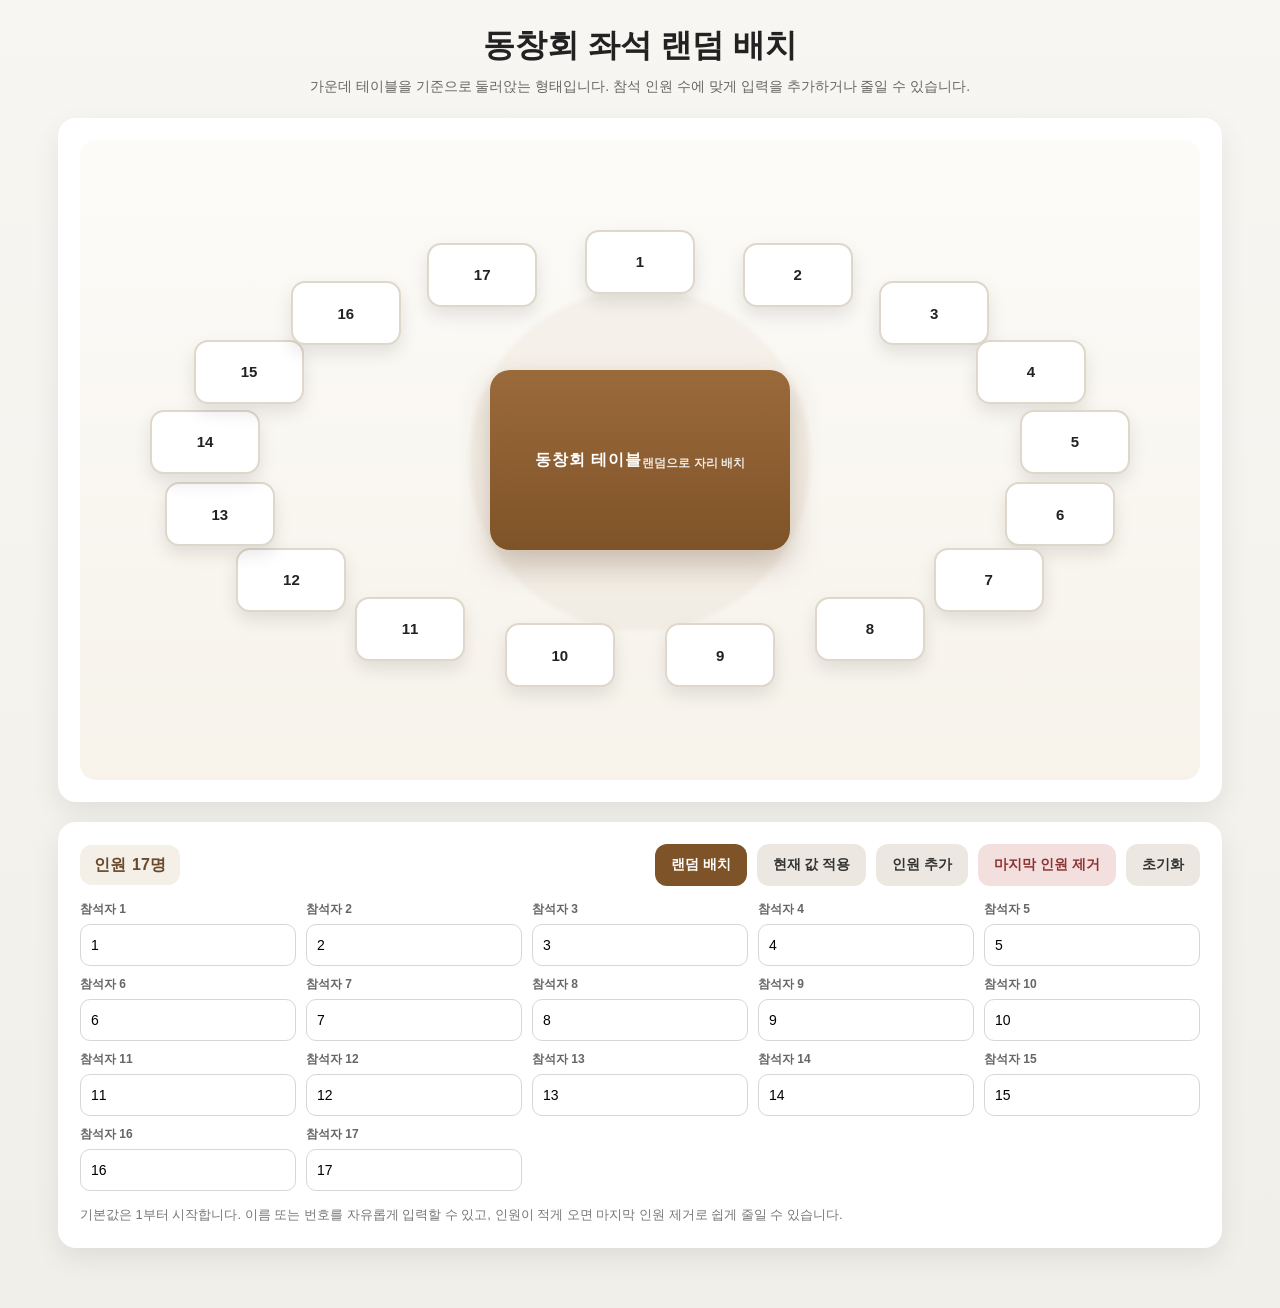
==== randomTable/index.html @ cef7590e "Add initial HTML structure for random seating layout" ====
<!DOCTYPE html>
<html lang="ko">
<head>
<meta charset="UTF-8">
<meta name="viewport" content="width=device-width, initial-scale=1.0">
<title>동창회 좌석 랜덤 배치</title>
<style>
*{box-sizing:border-box}
body{
  margin:0;
  font-family:"Malgun Gothic",sans-serif;
  background:linear-gradient(180deg,#f8f6f2 0%,#f1efe9 100%);
  color:#222;
}
.wrap{
  max-width:1200px;
  margin:0 auto;
  padding:24px 18px 40px;
}
h1{
  text-align:center;
  margin:0 0 10px;
  font-size:32px;
}
.desc{
  text-align:center;
  margin:0 0 22px;
  color:#666;
  font-size:14px;
}
.panel{
  background:#fff;
  border-radius:18px;
  padding:22px;
  box-shadow:0 10px 28px rgba(0,0,0,0.08);
  margin-bottom:20px;
}
.layout-area{
  position:relative;
  height:640px;
  overflow:hidden;
  border-radius:16px;
  background:
    radial-gradient(circle at center, rgba(139,90,43,0.05) 0, rgba(139,90,43,0.05) 26%, transparent 27%),
    linear-gradient(180deg,#fcfbf8 0%,#f7f3eb 100%);
}
.table-center{
  position:absolute;
  top:50%;
  left:50%;
  transform:translate(-50%,-50%);
  width:300px;
  height:180px;
  background:linear-gradient(180deg,#9b6a3b 0%, #7f5328 100%);
  border-radius:20px;
  color:#fff;
  display:flex;
  align-items:center;
  justify-content:center;
  text-align:center;
  font-weight:bold;
  letter-spacing:1px;
  box-shadow:0 14px 30px rgba(90,55,20,0.28);
  z-index:1;
}
.table-center small{
  display:block;
  margin-top:6px;
  font-size:12px;
  opacity:0.85;
  letter-spacing:0;
}
.seat{
  position:absolute;
  width:110px;
  height:64px;
  background:#fff;
  border:2px solid #dfd7ca;
  border-radius:14px;
  display:flex;
  align-items:center;
  justify-content:center;
  text-align:center;
  font-weight:bold;
  box-shadow:0 8px 18px rgba(0,0,0,0.10);
  padding:8px;
  transition:left .65s cubic-bezier(.22,1,.36,1), top .65s cubic-bezier(.22,1,.36,1), transform .25s ease, opacity .25s ease;
  z-index:2;
  word-break:break-word;
  font-size:15px;
}
.seat:hover{
  transform:scale(1.04);
}
.seat.flash{
  animation:seatFlash .55s ease;
}
@keyframes seatFlash{
  0%{transform:scale(0.92)}
  55%{transform:scale(1.08)}
  100%{transform:scale(1)}
}
.toolbar{
  display:flex;
  flex-wrap:wrap;
  gap:10px;
  justify-content:space-between;
  align-items:center;
  margin-bottom:12px;
}
.toolbar-left, .toolbar-right{
  display:flex;
  flex-wrap:wrap;
  gap:10px;
  align-items:center;
}
.count-badge{
  display:inline-flex;
  align-items:center;
  justify-content:center;
  min-width:90px;
  height:40px;
  padding:0 14px;
  border-radius:12px;
  background:#f4efe7;
  color:#6a4a2a;
  font-weight:bold;
}
.input-grid{
  display:grid;
  grid-template-columns:repeat(5,minmax(0,1fr));
  gap:10px;
  margin-top:15px;
}
.input-item{
  display:flex;
  flex-direction:column;
  gap:6px;
}
.input-item label{
  font-size:12px;
  color:#666;
  font-weight:bold;
}
.input-item input{
  height:42px;
  border:1px solid #d7d7d7;
  border-radius:10px;
  padding:0 10px;
  font-size:14px;
  background:#fff;
}
.input-item input:focus{
  outline:none;
  border-color:#9b6a3b;
  box-shadow:0 0 0 4px rgba(155,106,59,0.12);
}
button{
  border:none;
  height:42px;
  padding:0 16px;
  border-radius:12px;
  cursor:pointer;
  font-weight:bold;
  font-size:14px;
  transition:transform .15s ease, opacity .15s ease;
}
button:hover{transform:translateY(-1px)}
.btn-primary{background:#7f5328;color:#fff}
.btn-secondary{background:#ece8e1;color:#333}
.btn-danger{background:#f4dfdf;color:#8d3333}
.notice{
  margin-top:14px;
  font-size:13px;
  color:#777;
  line-height:1.6;
}
@media (max-width: 1024px){
  .layout-area{height:560px}
  .input-grid{grid-template-columns:repeat(4,minmax(0,1fr))}
  .seat{width:102px;height:60px;font-size:14px}
  .table-center{width:260px;height:160px}
}
@media (max-width: 768px){
  .wrap{padding:16px 12px 28px}
  h1{font-size:26px}
  .panel{padding:16px}
  .toolbar{align-items:stretch}
  .toolbar-left,.toolbar-right{width:100%}
  .toolbar-right button{flex:1}
  .layout-area{height:520px}
  .table-center{width:210px;height:132px;font-size:14px;padding:10px}
  .seat{width:88px;height:54px;font-size:12px;border-radius:12px;padding:6px}
  .input-grid{grid-template-columns:repeat(2,minmax(0,1fr))}
}
@media (max-width: 420px){
  .layout-area{height:500px}
  .seat{width:80px;height:50px;font-size:11px}
  .table-center{width:185px;height:120px}
}
</style>
</head>
<body>
<div class="wrap">
  <h1>동창회 좌석 랜덤 배치</h1>
  <p class="desc">가운데 테이블을 기준으로 둘러앉는 형태입니다. 참석 인원 수에 맞게 입력을 추가하거나 줄일 수 있습니다.</p>

  <div class="panel">
    <div class="layout-area" id="layoutArea">
      <div class="table-center">동창회 테이블<small>랜덤으로 자리 배치</small></div>
    </div>
  </div>

  <div class="panel">
    <div class="toolbar">
      <div class="toolbar-left">
        <div class="count-badge">인원 <span id="seatCountText" style="margin-left:6px;">17명</span></div>
      </div>
      <div class="toolbar-right">
        <button class="btn-primary" id="shuffleBtn" type="button">랜덤 배치</button>
        <button class="btn-secondary" id="applyBtn" type="button">현재 값 적용</button>
        <button class="btn-secondary" id="addBtn" type="button">인원 추가</button>
        <button class="btn-danger" id="removeBtn" type="button">마지막 인원 제거</button>
        <button class="btn-secondary" id="resetBtn" type="button">초기화</button>
      </div>
    </div>

    <div class="input-grid" id="inputGrid"></div>
    <div class="notice">
      기본값은 1부터 시작합니다. 이름 또는 번호를 자유롭게 입력할 수 있고, 인원이 적게 오면 마지막 인원 제거로 쉽게 줄일 수 있습니다.
    </div>
  </div>
</div>

<script>
const maxSeatCount = 40;
const defaultSeatCount = 17;
let people = Array.from({length: defaultSeatCount}, (_, i) => String(i + 1));

const inputGrid = document.getElementById('inputGrid');
const layoutArea = document.getElementById('layoutArea');
const seatCountText = document.getElementById('seatCountText');
const shuffleBtn = document.getElementById('shuffleBtn');
const applyBtn = document.getElementById('applyBtn');
const addBtn = document.getElementById('addBtn');
const removeBtn = document.getElementById('removeBtn');
const resetBtn = document.getElementById('resetBtn');

function updateCountText() {
  seatCountText.textContent = `${people.length}명`;
}

function renderInputs() {
  inputGrid.innerHTML = '';
  people.forEach((value, index) => {
    const item = document.createElement('div');
    item.className = 'input-item';

    const label = document.createElement('label');
    label.setAttribute('for', `seatInput${index}`);
    label.textContent = `참석자 ${index + 1}`;

    const input = document.createElement('input');
    input.type = 'text';
    input.id = `seatInput${index}`;
    input.value = value;
    input.maxLength = 20;

    item.appendChild(label);
    item.appendChild(input);
    inputGrid.appendChild(item);
  });
  updateCountText();
}

function getValuesFromInputs() {
  return people.map((_, index) => {
    const input = document.getElementById(`seatInput${index}`);
    const value = input ? input.value.trim() : '';
    return value || String(index + 1);
  });
}

function shuffleArray(arr) {
  const copied = [...arr];
  for (let i = copied.length - 1; i > 0; i--) {
    const j = Math.floor(Math.random() * (i + 1));
    [copied[i], copied[j]] = [copied[j], copied[i]];
  }
  return copied;
}

function getSeatSize() {
  const w = window.innerWidth;
  if (w <= 420) return {width: 80, height: 50};
  if (w <= 768) return {width: 88, height: 54};
  if (w <= 1024) return {width: 102, height: 60};
  return {width: 110, height: 64};
}

function getRadii(count) {
  const areaWidth = layoutArea.clientWidth;
  const areaHeight = layoutArea.clientHeight;
  const isMobile = window.innerWidth <= 768;

  let radiusX = Math.max(120, areaWidth * (isMobile ? 0.34 : 0.39));
  let radiusY = Math.max(110, areaHeight * (isMobile ? 0.28 : 0.31));

  if (count >= 20) {
    radiusX += isMobile ? 8 : 18;
    radiusY += isMobile ? 12 : 18;
  }
  if (count >= 28) {
    radiusX += isMobile ? 8 : 14;
    radiusY += isMobile ? 6 : 10;
  }

  return { radiusX, radiusY };
}

function ensureSeatElements(count) {
  const currentSeats = layoutArea.querySelectorAll('.seat');
  if (currentSeats.length < count) {
    for (let i = currentSeats.length; i < count; i++) {
      const seat = document.createElement('div');
      seat.className = 'seat';
      seat.dataset.index = i;
      layoutArea.appendChild(seat);
    }
  } else if (currentSeats.length > count) {
    for (let i = currentSeats.length - 1; i >= count; i--) {
      currentSeats[i].remove();
    }
  }
}

function renderSeats(values, animate = true) {
  ensureSeatElements(values.length);
  const seats = layoutArea.querySelectorAll('.seat');
  const centerX = layoutArea.clientWidth / 2;
  const centerY = layoutArea.clientHeight / 2;
  const { width, height } = getSeatSize();
  const { radiusX, radiusY } = getRadii(values.length);

  values.forEach((value, index) => {
    const angle = (-Math.PI / 2) + ((Math.PI * 2) / values.length) * index;
    const x = centerX + radiusX * Math.cos(angle) - width / 2;
    const y = centerY + radiusY * Math.sin(angle) - height / 2;

    const seat = seats[index];
    seat.textContent = value;
    seat.style.left = `${x}px`;
    seat.style.top = `${y}px`;

    if (animate) {
      seat.classList.remove('flash');
      void seat.offsetWidth;
      seat.classList.add('flash');
    }
  });
}

function applyCurrentInputs(withAnimation = false) {
  people = getValuesFromInputs();
  renderInputs();
  renderSeats(people, withAnimation);
}

shuffleBtn.addEventListener('click', () => {
  people = getValuesFromInputs();
  people = shuffleArray(people);
  renderInputs();
  renderSeats(people, true);
});

applyBtn.addEventListener('click', () => {
  applyCurrentInputs(false);
});

addBtn.addEventListener('click', () => {
  people = getValuesFromInputs();
  if (people.length >= maxSeatCount) {
    alert(`최대 ${maxSeatCount}명까지 추가할 수 있습니다.`);
    return;
  }
  people.push(String(people.length + 1));
  renderInputs();
  renderSeats(people, false);
  const lastInput = document.getElementById(`seatInput${people.length - 1}`);
  if (lastInput) lastInput.focus();
});

removeBtn.addEventListener('click', () => {
  people = getValuesFromInputs();
  if (people.length <= 1) {
    alert('최소 1명은 있어야 합니다.');
    return;
  }
  people.pop();
  renderInputs();
  renderSeats(people, false);
});

resetBtn.addEventListener('click', () => {
  people = Array.from({length: defaultSeatCount}, (_, i) => String(i + 1));
  renderInputs();
  renderSeats(people, false);
});

window.addEventListener('resize', () => {
  renderSeats(getValuesFromInputs(), false);
});

renderInputs();
setTimeout(() => renderSeats(people, false), 60);
</script>
</body>
</html>
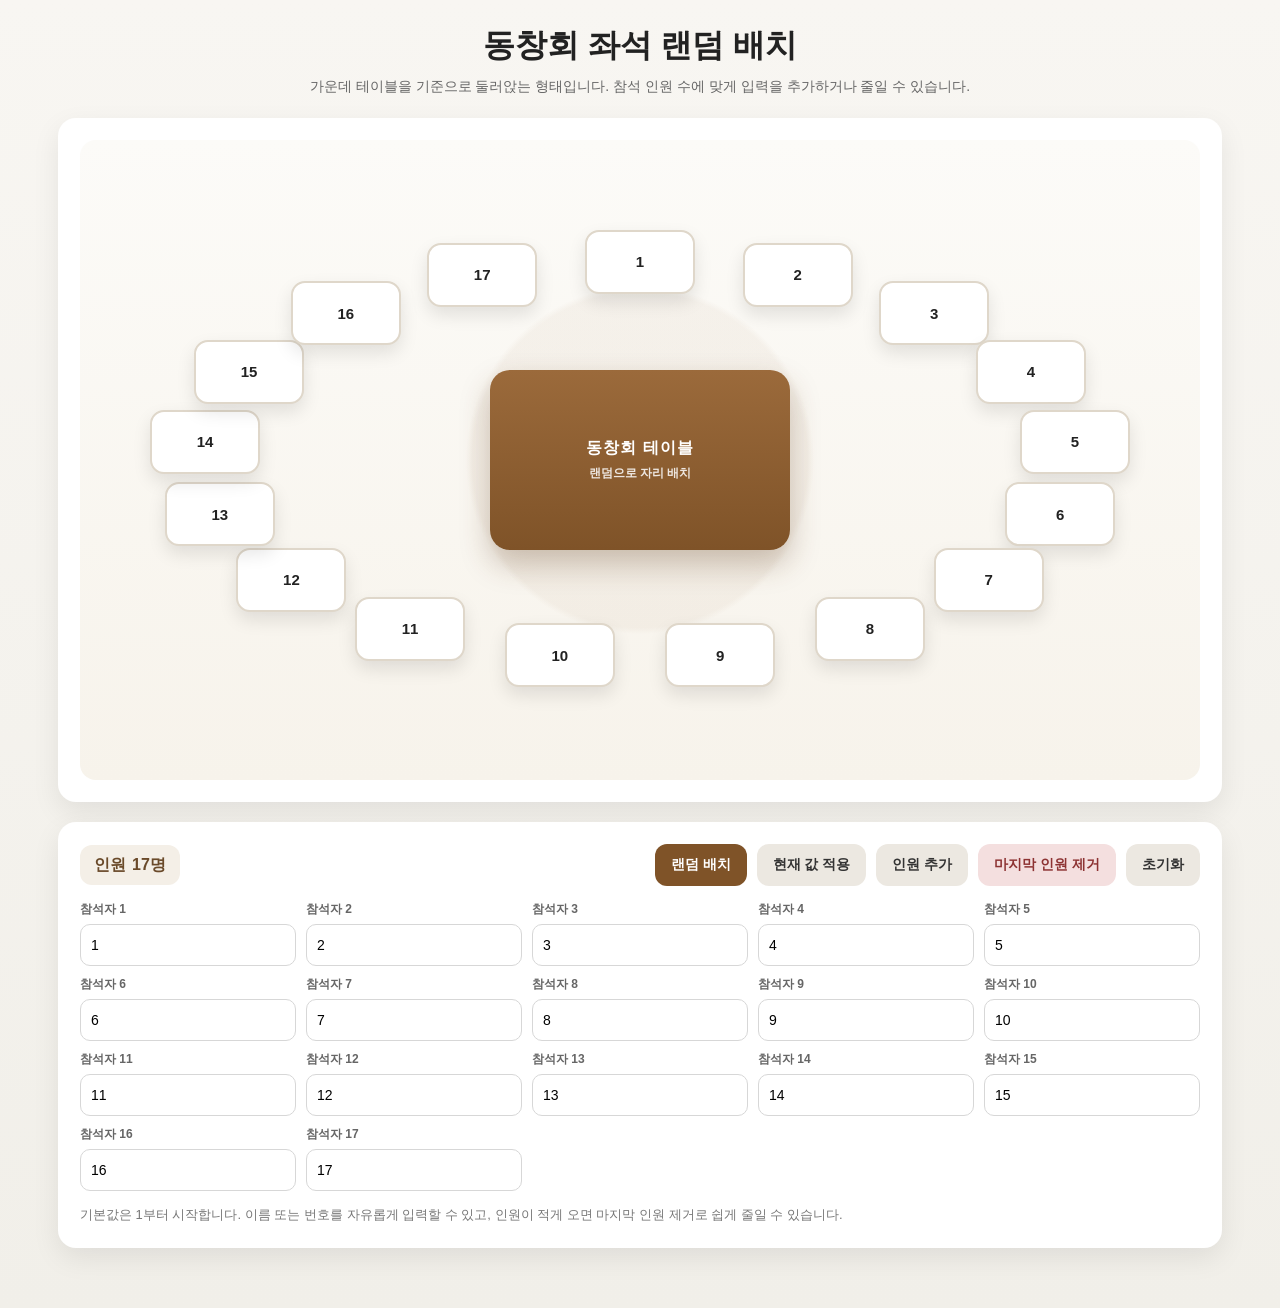
==== commit 4a98cdb0: "Add flex-direction to table-center class" ====
--- a/randomTable/index.html
+++ b/randomTable/index.html
@@ -62,6 +62,7 @@
   letter-spacing:1px;
   box-shadow:0 14px 30px rgba(90,55,20,0.28);
   z-index:1;
+  flex-direction: column;
 }
 .table-center small{
   display:block;
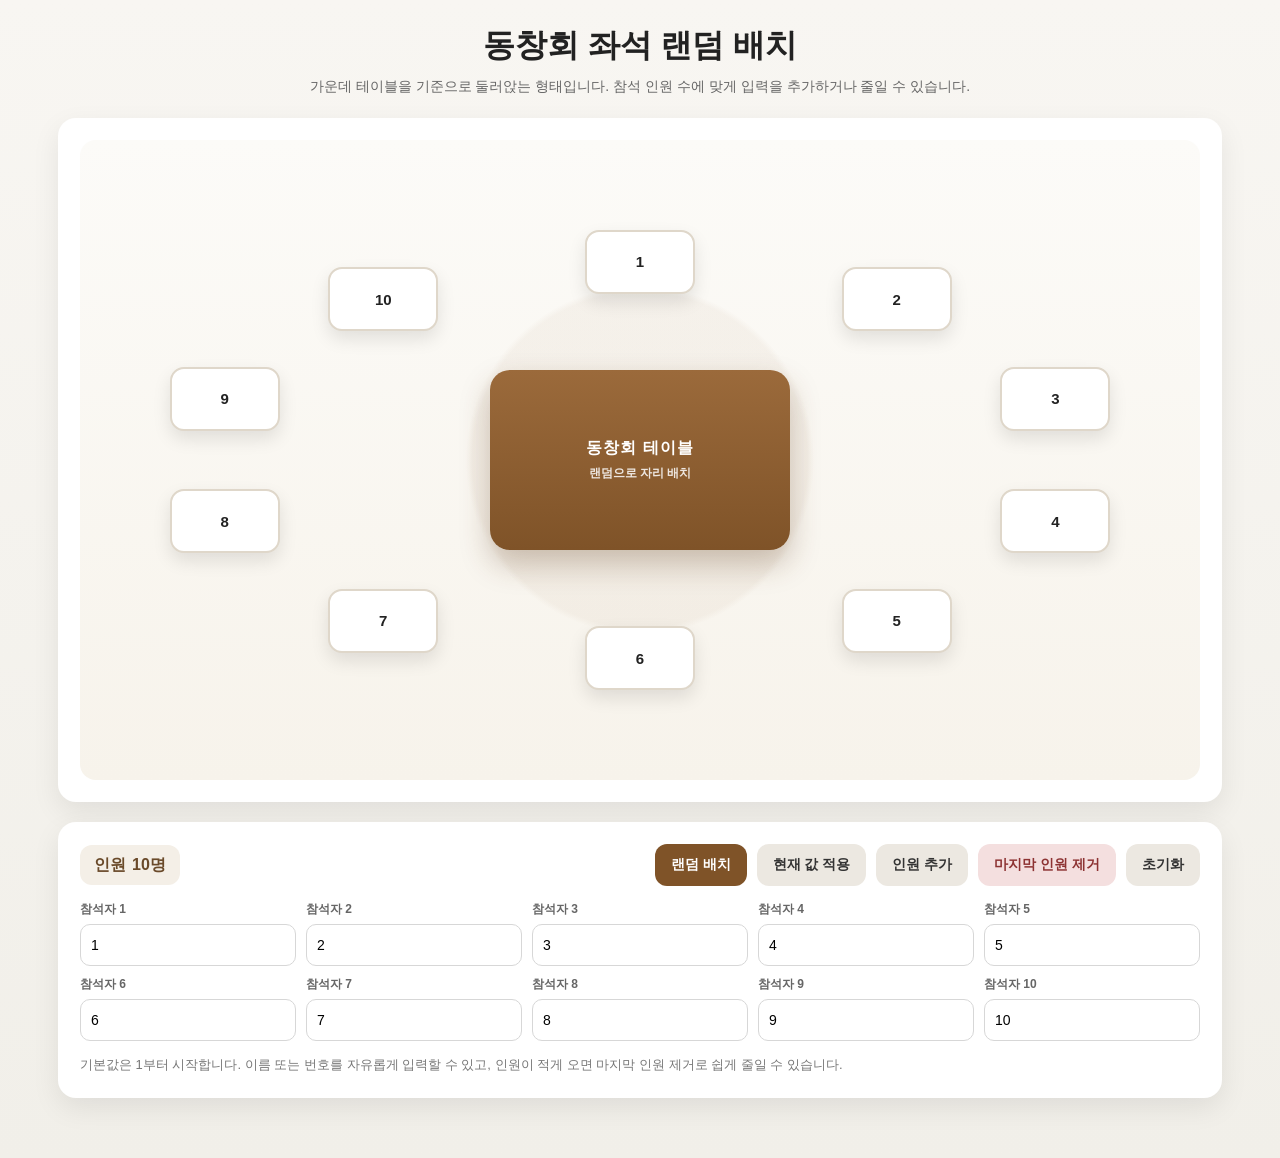
==== commit 4f5d135d: "Change default seat count from 17 to 10" ====
--- a/randomTable/index.html
+++ b/randomTable/index.html
@@ -235,7 +235,7 @@
 
 <script>
 const maxSeatCount = 40;
-const defaultSeatCount = 17;
+const defaultSeatCount = 10;
 let people = Array.from({length: defaultSeatCount}, (_, i) => String(i + 1));
 
 const inputGrid = document.getElementById('inputGrid');
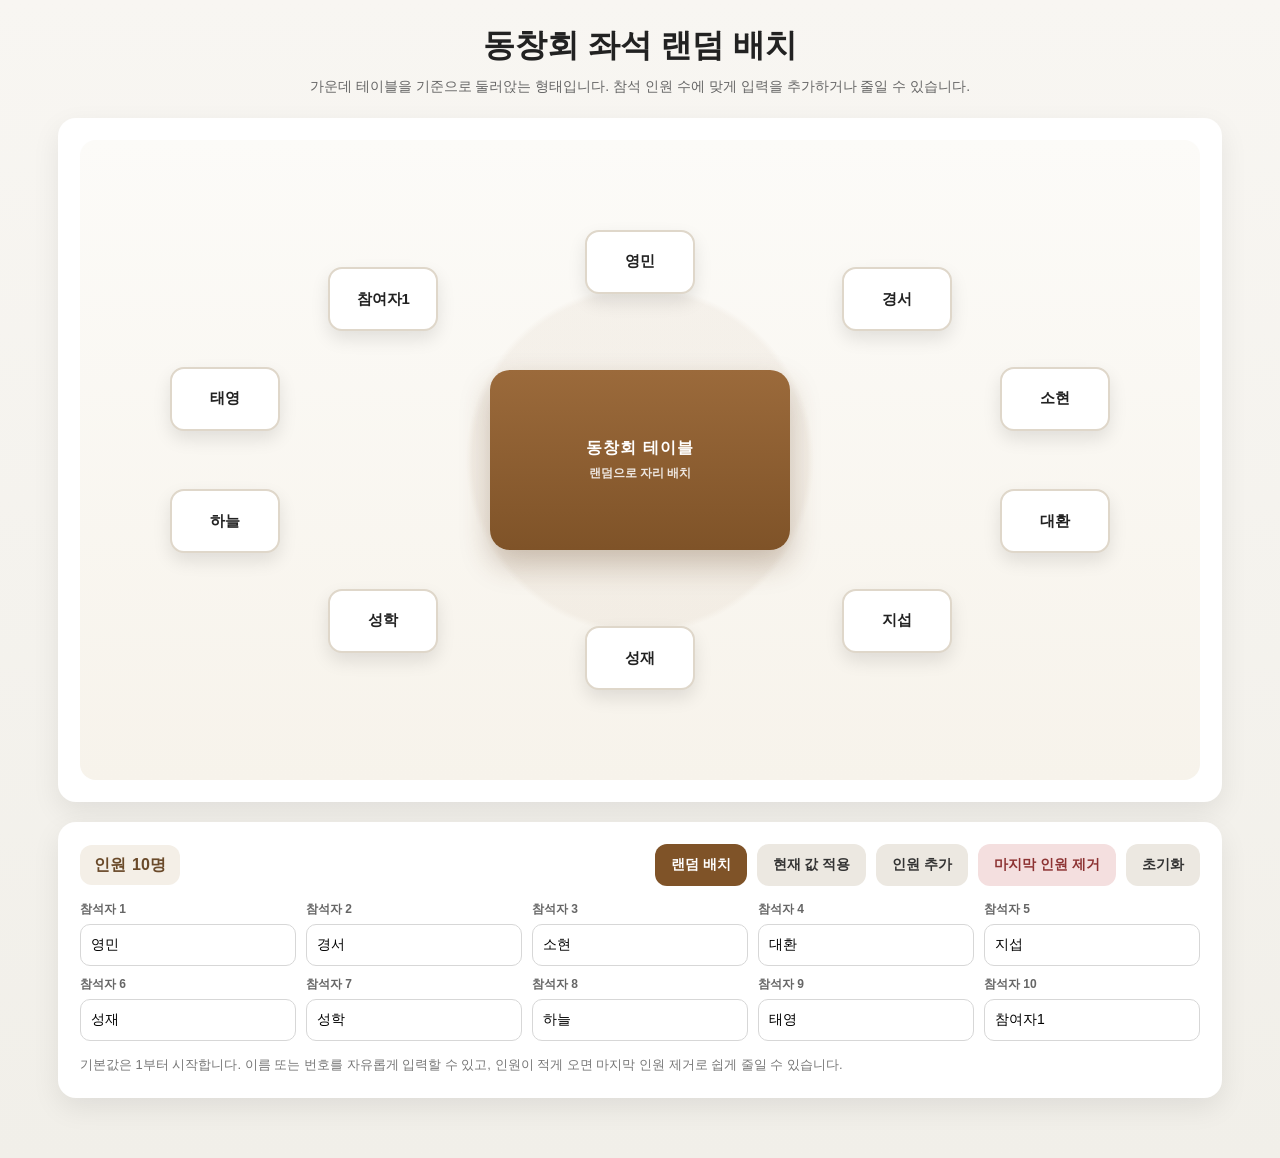
==== commit d59ea513: "Update index.html" ====
--- a/randomTable/index.html
+++ b/randomTable/index.html
@@ -236,7 +236,19 @@
 <script>
 const maxSeatCount = 40;
 const defaultSeatCount = 10;
-let people = Array.from({length: defaultSeatCount}, (_, i) => String(i + 1));
+// let people = Array.from({length: defaultSeatCount}, (_, i) => String(i + 1));
+let people = [
+  "영민",
+  "경서",
+  "소현",
+  "대환",
+  "지섭",
+  "성재",
+  "성학",
+  "하늘",
+  "태영",
+  "참여자1",
+];
 
 const inputGrid = document.getElementById('inputGrid');
 const layoutArea = document.getElementById('layoutArea');
